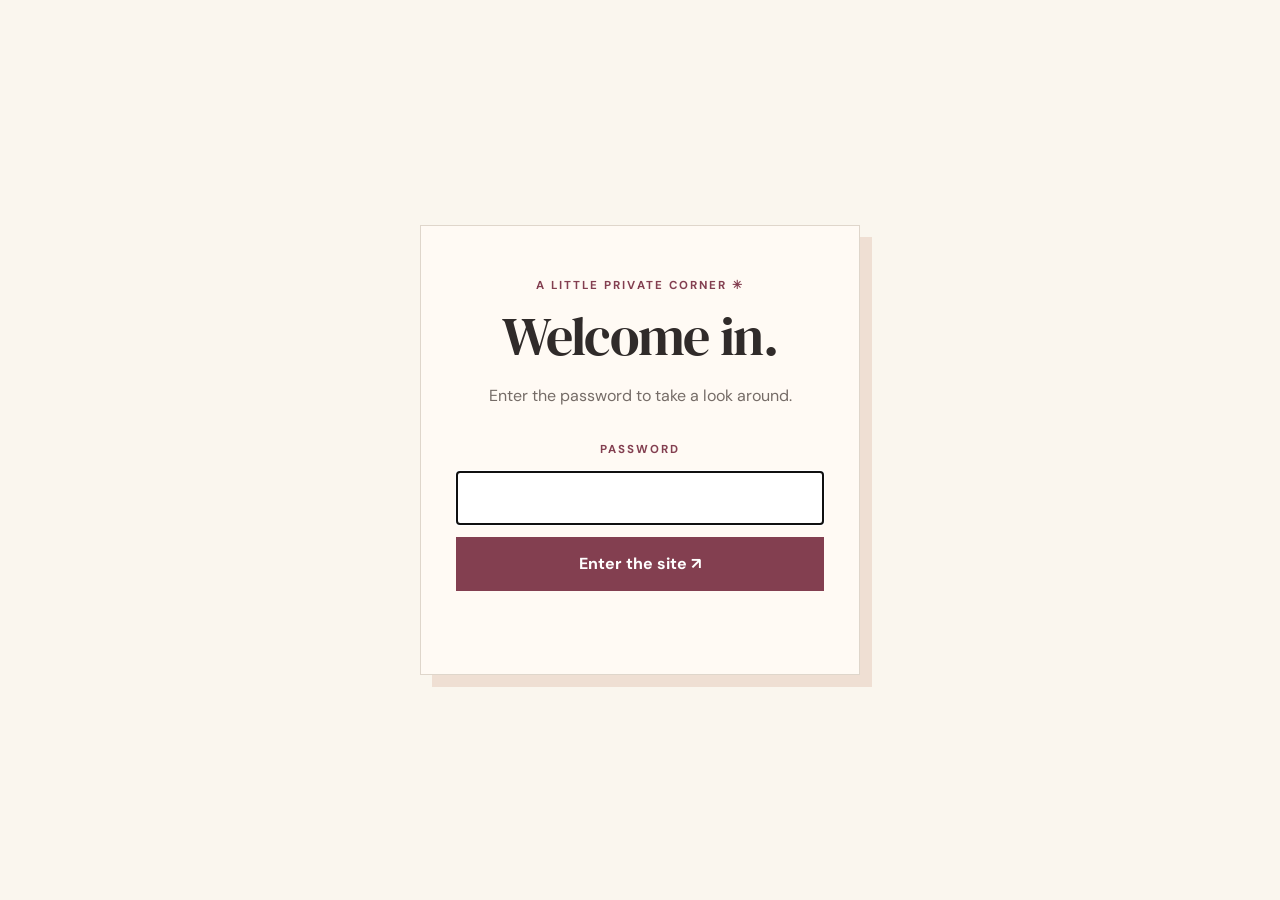
==== pages/about.html @ 53e5d0ff "init" ====
<!doctype html>
<html lang="en" data-root="../">

<head>
    <meta charset="utf-8">
    <meta name="viewport" content="width=device-width, initial-scale=1">
    <meta name="theme-color" content="#faf6ee">
    <title>About · Little Atelier</title>
    <link rel="stylesheet" href="../assets/css/style.css">
</head>

<body data-page="about">
    <div id="gate" class="gate">
        <div class="gate-card">
            <div class="eyebrow">A little private corner ✳</div>
            <h1>Welcome in.</h1>
            <p>Enter the password to take a look around.</p>
            <form id="password-form"><label for="password" class="eyebrow">Password</label><input id="password"
                    type="password" autocomplete="current-password" required autofocus><button class="btn"
                    type="submit">Enter the site ↗</button>
                <div id="error" class="error" role="alert"></div>
            </form>
        </div>
    </div>
    <div id="site-shell" class="hidden">
        <div id="header"></div>
        <main id="main"></main>
        <div id="footer"></div>
    </div>
    <script src="../assets/js/config.js"></script>
    <script src="../assets/js/content.js"></script>
    <script src="../assets/js/app.js"></script>
</body>

</html>
---- assets/css/style.css ----
@import url('https://fonts.googleapis.com/css2?family=DM+Sans:wght@400;500;600;700&family=DM+Serif+Display:ital@0;1&display=swap');
:root{--paper:#faf6ee;--ink:#302b2a;--wine:#833f50;--peach:#efdfd3;--line:#dfd6cb;--muted:#756c67;--max:1060px}*{box-sizing:border-box}body{margin:0;background:var(--paper);color:var(--ink);font-family:'DM Sans',sans-serif;line-height:1.65}a{color:inherit}button,input{font:inherit}button{cursor:pointer}.site-header{max-width:var(--max);margin:auto;padding:28px 25px;display:flex;align-items:center;justify-content:space-between;gap:20px;border-bottom:1px solid var(--line)}.brand{font-family:'DM Serif Display',serif;font-size:1.65rem;text-decoration:none;letter-spacing:-.03em}.brand span{color:var(--wine)}.nav{display:flex;flex-wrap:wrap;gap:12px 26px}.nav a{text-decoration:none;font-size:.87rem;font-weight:600}.nav a:hover,.nav a[aria-current=page]{color:var(--wine)}main{max-width:var(--max);margin:0 auto;padding:65px 25px 110px}.intro{padding:55px 0 75px;position:relative;border-bottom:1px solid var(--line)}.eyebrow{text-transform:uppercase;letter-spacing:.18em;font-size:.72rem;font-weight:700;color:var(--wine)}h1,h2,h3{font-family:'DM Serif Display',serif;font-weight:400;line-height:1.1;letter-spacing:-.025em}h1{font-size:clamp(3.3rem,8vw,6.6rem);max-width:850px;margin:18px 0}h2{font-size:clamp(2.1rem,5vw,3.5rem);margin:12px 0 20px}h3{font-size:1.6rem}.intro p{font-size:1.13rem;max-width:650px;color:var(--muted)}.sparkle{position:absolute;right:5%;top:45px;color:var(--wine);font-size:4rem;transform:rotate(-12deg)}.content-section{padding:66px 0;border-bottom:1px solid var(--line)}.section-body{max-width:730px;color:var(--muted)}.section-body p{margin:0 0 1em}.section-body a{color:var(--wine)}.feature{background:var(--peach);border-radius:4px;padding:35px;margin-top:25px}.cards{display:grid;grid-template-columns:repeat(auto-fit,minmax(220px,1fr));gap:16px;margin-top:26px}.mini-card{border:1px solid var(--line);background:#fffaf4;padding:25px;border-radius:4px}.mini-card h3{margin:0 0 10px}.mini-card p{color:var(--muted);margin:0}.site-footer{max-width:var(--max);margin:0 auto;padding:25px;border-top:1px solid var(--line);color:var(--muted);font-size:.8rem}.home-empty{min-height:55vh}.gate{position:fixed;inset:0;z-index:100;background:var(--paper);display:flex;align-items:center;justify-content:center;padding:20px}.gate-card{width:min(100%,440px);text-align:center;border:1px solid var(--line);background:#fffaf4;padding:50px 35px;box-shadow:12px 12px 0 var(--peach)}.gate-card h1{font-size:3.4rem;margin:12px 0}.gate-card p{color:var(--muted)}.gate-card form{display:grid;gap:12px;margin-top:30px}.gate-card input{width:100%;padding:13px 15px;border:1px solid var(--line);background:white;border-radius:2px}.btn{border:0;background:var(--wine);color:white;padding:14px 18px;font-weight:700}.btn:hover{filter:brightness(.9)}.error{min-height:1.5em;color:#a12f36;font-size:.85rem}.hidden{display:none!important}.logout{border:0;background:none;color:var(--muted);font-size:.78rem;text-decoration:underline;padding:0}@media(max-width:650px){.site-header{align-items:flex-start;flex-direction:column;padding-top:20px}.nav{gap:10px 18px}.sparkle{right:0;top:0;font-size:2.5rem}.intro{padding:45px 0 55px}.content-section{padding:45px 0}.gate-card{padding:35px 20px}}
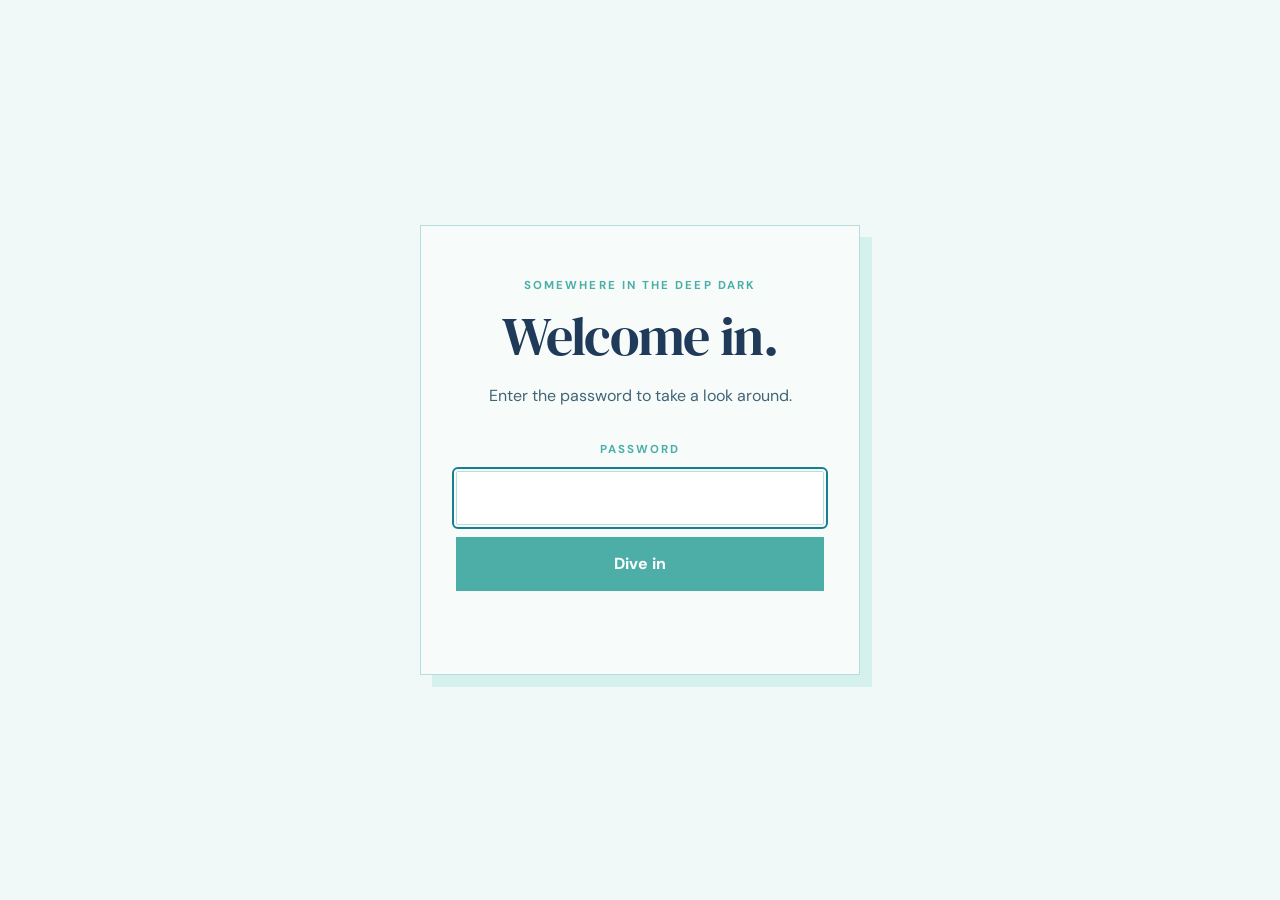
==== commit ee140c84: "update" ====
--- a/pages/about.html
+++ b/pages/about.html
@@ -12,12 +12,12 @@
 <body data-page="about">
     <div id="gate" class="gate">
         <div class="gate-card">
-            <div class="eyebrow">A little private corner ✳</div>
+            <div class="eyebrow">Somewhere in the Deep Dark</div>
             <h1>Welcome in.</h1>
             <p>Enter the password to take a look around.</p>
             <form id="password-form"><label for="password" class="eyebrow">Password</label><input id="password"
                     type="password" autocomplete="current-password" required autofocus><button class="btn"
-                    type="submit">Enter the site ↗</button>
+                    type="submit">Dive in</button>
                 <div id="error" class="error" role="alert"></div>
             </form>
         </div>
--- a/assets/css/style.css
+++ b/assets/css/style.css
@@ -1,2 +1,770 @@
 @import url('https://fonts.googleapis.com/css2?family=DM+Sans:wght@400;500;600;700&family=DM+Serif+Display:ital@0;1&display=swap');
-:root{--paper:#faf6ee;--ink:#302b2a;--wine:#833f50;--peach:#efdfd3;--line:#dfd6cb;--muted:#756c67;--max:1060px}*{box-sizing:border-box}body{margin:0;background:var(--paper);color:var(--ink);font-family:'DM Sans',sans-serif;line-height:1.65}a{color:inherit}button,input{font:inherit}button{cursor:pointer}.site-header{max-width:var(--max);margin:auto;padding:28px 25px;display:flex;align-items:center;justify-content:space-between;gap:20px;border-bottom:1px solid var(--line)}.brand{font-family:'DM Serif Display',serif;font-size:1.65rem;text-decoration:none;letter-spacing:-.03em}.brand span{color:var(--wine)}.nav{display:flex;flex-wrap:wrap;gap:12px 26px}.nav a{text-decoration:none;font-size:.87rem;font-weight:600}.nav a:hover,.nav a[aria-current=page]{color:var(--wine)}main{max-width:var(--max);margin:0 auto;padding:65px 25px 110px}.intro{padding:55px 0 75px;position:relative;border-bottom:1px solid var(--line)}.eyebrow{text-transform:uppercase;letter-spacing:.18em;font-size:.72rem;font-weight:700;color:var(--wine)}h1,h2,h3{font-family:'DM Serif Display',serif;font-weight:400;line-height:1.1;letter-spacing:-.025em}h1{font-size:clamp(3.3rem,8vw,6.6rem);max-width:850px;margin:18px 0}h2{font-size:clamp(2.1rem,5vw,3.5rem);margin:12px 0 20px}h3{font-size:1.6rem}.intro p{font-size:1.13rem;max-width:650px;color:var(--muted)}.sparkle{position:absolute;right:5%;top:45px;color:var(--wine);font-size:4rem;transform:rotate(-12deg)}.content-section{padding:66px 0;border-bottom:1px solid var(--line)}.section-body{max-width:730px;color:var(--muted)}.section-body p{margin:0 0 1em}.section-body a{color:var(--wine)}.feature{background:var(--peach);border-radius:4px;padding:35px;margin-top:25px}.cards{display:grid;grid-template-columns:repeat(auto-fit,minmax(220px,1fr));gap:16px;margin-top:26px}.mini-card{border:1px solid var(--line);background:#fffaf4;padding:25px;border-radius:4px}.mini-card h3{margin:0 0 10px}.mini-card p{color:var(--muted);margin:0}.site-footer{max-width:var(--max);margin:0 auto;padding:25px;border-top:1px solid var(--line);color:var(--muted);font-size:.8rem}.home-empty{min-height:55vh}.gate{position:fixed;inset:0;z-index:100;background:var(--paper);display:flex;align-items:center;justify-content:center;padding:20px}.gate-card{width:min(100%,440px);text-align:center;border:1px solid var(--line);background:#fffaf4;padding:50px 35px;box-shadow:12px 12px 0 var(--peach)}.gate-card h1{font-size:3.4rem;margin:12px 0}.gate-card p{color:var(--muted)}.gate-card form{display:grid;gap:12px;margin-top:30px}.gate-card input{width:100%;padding:13px 15px;border:1px solid var(--line);background:white;border-radius:2px}.btn{border:0;background:var(--wine);color:white;padding:14px 18px;font-weight:700}.btn:hover{filter:brightness(.9)}.error{min-height:1.5em;color:#a12f36;font-size:.85rem}.hidden{display:none!important}.logout{border:0;background:none;color:var(--muted);font-size:.78rem;text-decoration:underline;padding:0}@media(max-width:650px){.site-header{align-items:flex-start;flex-direction:column;padding-top:20px}.nav{gap:10px 18px}.sparkle{right:0;top:0;font-size:2.5rem}.intro{padding:45px 0 55px}.content-section{padding:45px 0}.gate-card{padding:35px 20px}}
+
+/* ==========================================================
+   01. DESIGN TOKENS
+   ========================================================== */
+:root {
+    /* Base ocean palette */
+    --sea-mist: #F1F9F8;
+    --ocean-deep: #203B59;
+    --tidal-blue: #177F91;
+    --shallow-water: #D4F1ED;
+    --sea-glass: #59BDB7;
+    --ocean-slate: #426477;
+
+    /* Surfaces and details */
+    --surface-light: #F7FCFB;
+    --surface-white: #FFFFFF;
+    --border-blue: #B7DDDD;
+    --sunlit-water: #E4F8F5;
+    --deep-water-haze: #EAF5F4;
+    --error-red: #A12F36;
+    --button-text: #FFFFFF;
+
+    /* Underwater illustration accents */
+    --water-glow: #43DCD8;
+    --lagoon-turquoise: #23B6B1;
+    --shark-shadow: #354D72;
+    --underwater-violet: #625B83;
+
+    /* Editorial accent */
+    --editorial-highlight: #4DAEA8;
+
+    /* Semantic colors */
+    --paper: var(--sea-mist);
+    --ink: var(--ocean-deep);
+    --accent: var(--tidal-blue);
+    --feature-background: var(--shallow-water);
+    --line: var(--border-blue);
+    --muted: var(--ocean-slate);
+    --card-background: var(--surface-light);
+    --gate-background: var(--sea-mist);
+    --input-background: var(--surface-white);
+    --input-text: var(--ocean-deep);
+    --focus-color: var(--tidal-blue);
+    --error-color: var(--error-red);
+    --shadow-color: var(--shallow-water);
+    --gradient-highlight: var(--sunlit-water);
+    --gradient-middle: var(--sea-mist);
+    --gradient-base: var(--deep-water-haze);
+
+    /* Layout */
+    --max: 1060px;
+    --reading-width: 730px;
+}
+
+/* ==========================================================
+   02. GLOBAL BASE
+   ========================================================== */
+* {
+    box-sizing: border-box;
+}
+
+body {
+    margin: 0;
+    background-color: var(--paper);
+    background-image:
+        radial-gradient(
+            ellipse at 85% 5%,
+            rgba(67, 220, 216, 0.12) 0%,
+            transparent 45%
+        ),
+        radial-gradient(
+            ellipse at 10% 75%,
+            rgba(35, 182, 177, 0.06) 0%,
+            transparent 50%
+        ),
+        linear-gradient(
+            90deg,
+            #FFFFFF 0%,
+            #FFFFFF 45%,
+            #F7FCFB 65%,
+            var(--sea-mist) 80%,
+            var(--deep-water-haze) 100%
+        );
+    color: var(--ink);
+    font-family: 'DM Sans', sans-serif;
+    line-height: 1.65;
+}
+
+a {
+    color: inherit;
+}
+
+button,
+input {
+    font: inherit;
+}
+
+button {
+    cursor: pointer;
+}
+
+.hidden {
+    display: none !important;
+}
+
+/* ==========================================================
+   03. TYPOGRAPHY AND INLINE FORMATTING
+   ========================================================== */
+h1,
+h2,
+h3 {
+    font-family: 'DM Serif Display', serif;
+    font-weight: 400;
+    line-height: 1.1;
+    letter-spacing: -.025em;
+}
+
+h1 {
+    font-size: clamp(3.3rem, 8vw, 6.6rem);
+    max-width: 850px;
+    margin: 18px 0;
+}
+
+h2 {
+    font-size: clamp(2.1rem, 5vw, 3.5rem);
+    margin: 12px 0 20px;
+}
+
+h3 {
+    font-size: 1.6rem;
+}
+
+.eyebrow {
+    text-transform: uppercase;
+    letter-spacing: .18em;
+    font-size: .72rem;
+    font-weight: 700;
+    color: var(--editorial-highlight);
+}
+
+.text-accent {
+    color: var(--editorial-highlight);
+    font-weight: 600;
+}
+
+.text-cursive {
+    font-family: 'DM Serif Display', serif;
+    font-style: italic;
+}
+
+.text-underline {
+    text-decoration: underline;
+    text-decoration-color: var(--sea-glass);
+    text-decoration-thickness: 2px;
+    text-underline-offset: 4px;
+}
+
+strong {
+    font-weight: 700;
+}
+
+del {
+    opacity: 0.65;
+}
+
+/* ==========================================================
+   04. HEADER AND NAVIGATION
+   ========================================================== */
+.site-header {
+    max-width: var(--max);
+    margin: 0 auto;
+    padding: 24px 25px;
+    display: flex;
+    align-items: center;
+    justify-content: space-between;
+    gap: 32px;
+    border-bottom: 1px solid var(--line);
+}
+
+.brand {
+    font-family: 'DM Serif Display', serif;
+    font-size: 1.65rem;
+    letter-spacing: -.03em;
+    line-height: 1.2;
+    text-decoration: none;
+    white-space: nowrap;
+    color: var(--ink);
+}
+
+.brand span {
+    color: var(--editorial-highlight);
+}
+
+.nav {
+    display: flex;
+    align-items: center;
+    justify-content: flex-end;
+    flex-wrap: nowrap;
+    gap: 26px;
+}
+
+.nav a {
+    display: inline-flex;
+    align-items: center;
+    font-family: 'DM Sans', sans-serif;
+    font-size: .87rem;
+    font-weight: 600;
+    line-height: 1.4;
+    color: var(--ink);
+    text-decoration: none;
+    white-space: nowrap;
+    transition: color .2s ease;
+}
+
+.nav a:hover,
+.nav a[aria-current="page"] {
+    color: var(--editorial-highlight);
+}
+
+.issue-picker {
+    appearance: none;
+    -webkit-appearance: none;
+    font-family: 'DM Sans', sans-serif;
+    font-size: .87rem;
+    font-weight: 600;
+    line-height: 1.4;
+    color: var(--ink);
+    background-color: transparent;
+    border: 1px solid var(--line);
+    border-radius: 4px;
+    padding: 10px 34px 10px 14px;
+    cursor: pointer;
+    min-height: 42px;
+    background-image:
+        linear-gradient(45deg, transparent 50%, var(--ink) 50%),
+        linear-gradient(135deg, var(--ink) 50%, transparent 50%);
+    background-position:
+        calc(100% - 17px) 50%,
+        calc(100% - 12px) 50%;
+    background-size: 5px 5px;
+    background-repeat: no-repeat;
+    transition: border-color .2s ease, color .2s ease;
+}
+
+.issue-picker:hover {
+    border-color: var(--editorial-highlight);
+    color: var(--editorial-highlight);
+}
+
+.issue-picker:focus-visible {
+    outline: 2px solid var(--editorial-highlight);
+    outline-offset: 3px;
+}
+
+.nav-divider {
+    width: 1px;
+    height: 22px;
+    background: var(--line);
+    flex-shrink: 0;
+}
+
+.logout {
+    display: inline-flex;
+    align-items: center;
+    justify-content: center;
+    width: 38px;
+    height: 38px;
+    padding: 0;
+    border: 1px solid transparent;
+    border-radius: 50%;
+    background: transparent;
+    color: var(--muted);
+    font-family: 'DM Sans', sans-serif;
+    font-size: .8rem;
+    font-weight: 500;
+    line-height: 1.4;
+    text-decoration: none;
+    white-space: nowrap;
+    cursor: pointer;
+    transition: color .2s ease, background-color .2s ease, border-color .2s ease;
+}
+
+.lock-icon {
+    width: 21px;
+    height: 21px;
+    display: block;
+    transition: transform .2s ease;
+}
+
+.logout:hover {
+    color: var(--editorial-highlight);
+    background: var(--shallow-water);
+    border-color: var(--line);
+    text-decoration: underline;
+}
+
+.logout:hover .lock-icon {
+    transform: scale(1.08);
+}
+
+.logout:focus-visible {
+    outline: 2px solid var(--editorial-highlight);
+    outline-offset: 3px;
+}
+
+/* ==========================================================
+   05. NEWSLETTER LAYOUT AND SECTIONS
+   ========================================================== */
+main {
+    max-width: var(--max);
+    margin: 0 auto;
+    padding: 65px 25px 110px;
+}
+
+body:not([data-page="home"]) main {
+    max-width: calc(var(--reading-width) + 50px);
+}
+
+.intro {
+    padding: 55px 0 75px;
+    position: relative;
+    border-bottom: 1px solid var(--line);
+}
+
+.intro,
+.content-section,
+.intro p,
+.section-body {
+    width: 100%;
+    max-width: 100%;
+}
+
+.intro h1 {
+    max-width: 100%;
+    font-size: clamp(2.8rem, 6vw, 5rem);
+}
+
+.intro p {
+    font-size: 1.13rem;
+    color: var(--muted);
+}
+
+.content-section {
+    padding: 66px 0;
+    border-bottom: 1px solid var(--line);
+}
+
+.content-section h2 {
+    font-size: clamp(2rem, 4vw, 3rem);
+}
+
+.section-body {
+    color: var(--muted);
+}
+
+.section-body p {
+    margin: 0 0 1em;
+}
+
+.section-body a {
+    color: var(--editorial-highlight);
+}
+
+.feature {
+    background: var(--feature-background);
+    border-radius: 4px;
+    padding: 35px;
+    margin-top: 25px;
+}
+
+.cards {
+    display: grid;
+    grid-template-columns: repeat(auto-fit, minmax(220px, 1fr));
+    gap: 16px;
+    margin-top: 26px;
+}
+
+.mini-card {
+    border: 1px solid var(--line);
+    background: var(--card-background);
+    padding: 25px;
+    border-radius: 4px;
+}
+
+.mini-card h3 {
+    margin: 0 0 10px;
+}
+
+.mini-card p {
+    color: var(--muted);
+    margin: 0;
+}
+
+/* ==========================================================
+   06. SONG OF THE ISSUE / SPOTIFY EMBED
+   ========================================================== */
+.song-card-embed {
+    display: flex;
+    flex-direction: column;
+    align-items: stretch;
+    gap: 18px;
+    padding: 26px;
+    background: var(--shallow-water);
+    border: 1px solid var(--border-blue);
+    border-radius: 12px;
+}
+
+.song-card-embed .song-details {
+    width: 100%;
+}
+
+.song-card-embed .song-details h3 {
+    margin-bottom: 5px;
+}
+
+.spotify-player {
+    display: block;
+    width: 100%;
+    height: 152px;
+    border: 0;
+    border-radius: 12px;
+}
+
+/* Retained song styles for compatibility with other card variants. */
+.song-artwork {
+    flex: 0 0 100px;
+    width: 100px;
+    height: 100px;
+    display: flex;
+    align-items: center;
+    justify-content: center;
+    background: var(--ocean-deep);
+    border-radius: 8px;
+    color: var(--sea-glass);
+    font-size: 52px;
+    font-family: 'DM Serif Display', serif;
+}
+
+.song-details {
+    min-width: 0;
+}
+
+.song-label {
+    display: block;
+    margin-bottom: 9px;
+    color: var(--tidal-blue);
+    font-size: 10px;
+    font-weight: 700;
+    letter-spacing: 0.13em;
+}
+
+.song-details h3 {
+    margin: 0 0 4px;
+    font-family: 'DM Serif Display', serif;
+    font-size: clamp(23px, 3vw, 30px);
+    line-height: 1.2;
+    color: var(--ocean-deep);
+}
+
+.song-artist {
+    margin: 0;
+    color: var(--ocean-slate);
+    font-size: 15px;
+}
+
+.song-mood {
+    margin: 12px 0 0;
+    color: var(--ocean-slate);
+    font-size: 14px;
+    font-style: italic;
+}
+
+.song-description {
+    margin-top: 18px;
+}
+
+.song-button {
+    display: inline-flex;
+    align-items: center;
+    gap: 10px;
+    margin-top: 18px;
+    padding: 12px 20px;
+    background: var(--tidal-blue);
+    color: #FFFFFF;
+    border-radius: 999px;
+    text-decoration: none;
+    font-size: 14px;
+    font-weight: 600;
+    transition: background 0.2s ease, transform 0.2s ease;
+}
+
+.song-button:hover {
+    background: var(--ocean-deep);
+    transform: translateY(-2px);
+}
+
+/* ==========================================================
+   07. HOMEPAGE AND SHARK ILLUSTRATION
+   ========================================================== */
+.home-empty {
+    min-height: calc(100vh - 100px);
+    background-image: url('../images/pinterest_swimming_sharks.jpg');
+    background-size: cover;
+    background-position: center;
+    background-repeat: no-repeat;
+    border-radius: 6px;
+    display: flex;
+    align-items: center;
+    justify-content: center;
+    padding: 40px 24px;
+}
+
+body[data-page="home"] main {
+    max-width: none;
+    padding: 0;
+}
+
+body[data-page="home"] .home-empty {
+    min-height: calc(100vh - 100px);
+    border-radius: 0;
+}
+
+.home-welcome {
+    width: 100%;
+    max-width: 560px;
+    padding: 48px 42px;
+    background: rgba(241, 249, 248, 0.88);
+    backdrop-filter: blur(12px);
+    -webkit-backdrop-filter: blur(12px);
+    border: 1px solid rgba(255, 255, 255, 0.7);
+    border-radius: 12px;
+    box-shadow: 0 16px 55px rgba(32, 59, 89, 0.16);
+    text-align: center;
+}
+
+.home-welcome-eyebrow {
+    display: block;
+    margin-bottom: 18px;
+    font-size: 11px;
+    font-weight: 700;
+    letter-spacing: 0.18em;
+    text-transform: uppercase;
+    color: var(--tidal-blue);
+}
+
+.home-welcome h1 {
+    margin: 0 0 20px;
+    font-family: 'DM Serif Display', serif;
+    font-size: clamp(32px, 4vw, 48px);
+    line-height: 1.15;
+    color: var(--ocean-deep);
+}
+
+.home-welcome p {
+    margin: 0 auto 30px;
+    max-width: 440px;
+    font-size: 16px;
+    line-height: 1.8;
+    color: var(--ocean-slate);
+}
+
+.home-welcome-button {
+    display: inline-flex;
+    align-items: center;
+    justify-content: center;
+    gap: 12px;
+    padding: 14px 24px;
+    background: var(--tidal-blue);
+    color: #FFFFFF;
+    border-radius: 999px;
+    text-decoration: none;
+    font-size: 14px;
+    font-weight: 600;
+    transition: background 0.2s ease, transform 0.2s ease;
+}
+
+.home-welcome-button:hover {
+    background: var(--ocean-deep);
+    transform: translateY(-2px);
+}
+
+/* ==========================================================
+   08. PASSWORD GATE AND FORMS
+   ========================================================== */
+.gate {
+    position: fixed;
+    inset: 0;
+    z-index: 100;
+    background: var(--gate-background);
+    display: flex;
+    align-items: center;
+    justify-content: center;
+    padding: 20px;
+}
+
+.gate-card {
+    width: min(100%, 440px);
+    text-align: center;
+    border: 1px solid var(--line);
+    background: var(--card-background);
+    padding: 50px 35px;
+    box-shadow: 12px 12px 0 var(--shadow-color);
+}
+
+.gate-card h1 {
+    font-size: 3.4rem;
+    margin: 12px 0;
+}
+
+.gate-card p {
+    color: var(--muted);
+}
+
+.gate-card form {
+    display: grid;
+    gap: 12px;
+    margin-top: 30px;
+}
+
+.gate-card input {
+    width: 100%;
+    padding: 13px 15px;
+    border: 1px solid var(--line);
+    background: var(--input-background);
+    color: var(--input-text);
+    border-radius: 2px;
+}
+
+.gate-card input:focus {
+    outline: 2px solid var(--focus-color);
+    outline-offset: 2px;
+}
+
+.btn {
+    border: 0;
+    background: var(--editorial-highlight);
+    color: var(--button-text);
+    padding: 14px 18px;
+    font-weight: 700;
+}
+
+.btn:hover {
+    filter: brightness(.9);
+}
+
+.error {
+    min-height: 1.5em;
+    color: var(--error-color);
+    font-size: .85rem;
+}
+
+/* ==========================================================
+   09. FOOTER (CURRENTLY HIDDEN)
+   ========================================================== */
+.site-footer {
+    max-width: var(--max);
+    margin: 0 auto;
+    padding: 25px;
+    border-top: 1px solid var(--line);
+    color: var(--muted);
+    font-size: .8rem;
+    display: none;
+}
+
+body[data-page="home"] footer {
+    display: none;
+}
+
+/* ==========================================================
+   10. RESPONSIVE ADJUSTMENTS
+   ========================================================== */
+@media (max-width: 850px) {
+    .site-header {
+        flex-direction: column;
+        align-items: flex-start;
+        gap: 20px;
+        padding: 22px 25px;
+    }
+
+    .nav {
+        width: 100%;
+        justify-content: flex-start;
+        flex-wrap: wrap;
+        gap: 16px 22px;
+    }
+}
+
+@media (max-width: 650px) {
+    .site-header {
+        padding-top: 20px;
+    }
+
+    .nav {
+        gap: 10px 18px;
+    }
+
+    .sparkle {
+        right: 0;
+        top: 0;
+        font-size: 2.5rem;
+    }
+
+    .intro {
+        padding: 45px 0 55px;
+    }
+
+    .content-section {
+        padding: 45px 0;
+    }
+
+    .gate-card {
+        padding: 35px 20px;
+    }
+}
+
+@media (max-width: 600px) {
+    .song-card-embed {
+        padding: 18px;
+        gap: 14px;
+    }
+
+    .song-card {
+        gap: 16px;
+        padding: 18px;
+    }
+
+    .song-artwork {
+        flex-basis: 72px;
+        width: 72px;
+        height: 72px;
+        font-size: 38px;
+    }
+
+    .song-label {
+        font-size: 9px;
+    }
+
+    .home-empty {
+        padding: 24px 16px;
+    }
+
+    .home-welcome {
+        padding: 36px 24px;
+    }
+
+    .home-welcome p {
+        font-size: 15px;
+    }
+}
+
+@media (max-width: 480px) {
+    .brand {
+        font-size: 1.5rem;
+        white-space: normal;
+    }
+
+    .nav {
+        gap: 14px 18px;
+    }
+
+    .issue-picker {
+        padding: 8px 30px 8px 12px;
+        min-height: 38px;
+    }
+
+    .nav-divider {
+        display: none;
+    }
+}
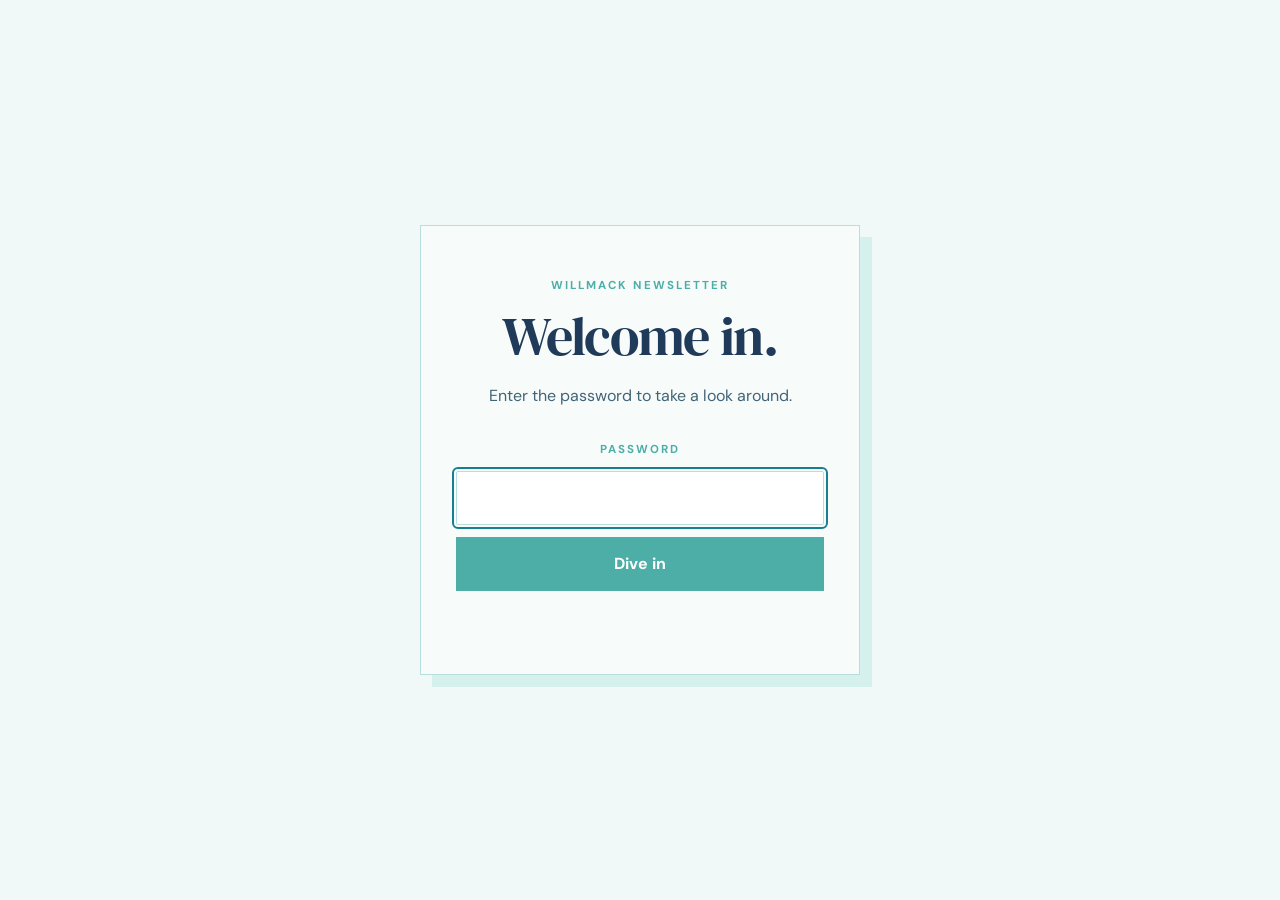
==== commit 229d9483: "update" ====
--- a/pages/about.html
+++ b/pages/about.html
@@ -5,14 +5,15 @@
     <meta charset="utf-8">
     <meta name="viewport" content="width=device-width, initial-scale=1">
     <meta name="theme-color" content="#faf6ee">
-    <title>About · Little Atelier</title>
+    <title>WillMack Newsletter</title>
+    <link rel="icon" href="data:image/svg+xml,%3Csvg xmlns='http://www.w3.org/2000/svg' viewBox='0 0 100 100'%3E%3Ctext y='.9em' font-size='90'%3E🦈%3C/text%3E%3C/svg%3E">
     <link rel="stylesheet" href="../assets/css/style.css">
 </head>
 
 <body data-page="about">
     <div id="gate" class="gate">
         <div class="gate-card">
-            <div class="eyebrow">Somewhere in the Deep Dark</div>
+            <div class="eyebrow">WillMack Newsletter</div>
             <h1>Welcome in.</h1>
             <p>Enter the password to take a look around.</p>
             <form id="password-form"><label for="password" class="eyebrow">Password</label><input id="password"
--- a/assets/css/style.css
+++ b/assets/css/style.css
@@ -1,4 +1,5 @@
 @import url('https://fonts.googleapis.com/css2?family=DM+Sans:wght@400;500;600;700&family=DM+Serif+Display:ital@0;1&display=swap');
+@import url('https://fonts.googleapis.com/css2?family=Caveat:wght@400;500;600;700&display=swap');
 
 /* ==========================================================
    01. DESIGN TOKENS
@@ -164,6 +165,24 @@
     opacity: 0.65;
 }
 
+
+
+/* Handwritten signature in regular text sections */
+
+.handwritten-signature {
+    display: inline-block;
+
+    font-family: 'Caveat', cursive;
+    font-size: 2.4rem;
+    font-weight: 700;
+    line-height: 1.3;
+
+    color: var(--tidal-blue);
+
+    transform: rotate(-2deg);
+}
+
+
 /* ==========================================================
    04. HEADER AND NAVIGATION
    ========================================================== */
@@ -392,6 +411,781 @@
     margin: 0;
 }
 
+
+
+/* ==========================================
+   BOOK EXCERPTS
+   ========================================== */
+
+
+.excerpt-card {
+    margin-top: 26px;
+    padding: 32px 36px;
+
+    /* Almost-white notebook paper */
+    background-color: #FFFFFF;
+
+    /* Very faint horizontal notebook lines */
+    background-image: repeating-linear-gradient(
+        to bottom,
+        transparent 0px,
+        transparent 31px,
+        rgba(89, 189, 183, 0.10) 32px,
+        transparent 33px
+    );
+
+    border: 1px solid rgba(183, 221, 221, 0.65);
+    border-radius: 8px;
+}
+
+
+/* Excerpt text — same typography as regular paragraphs */
+
+.excerpt-text {
+    padding-left: 24px;
+    border-left: 3px solid var(--sea-glass);
+
+    font-family: 'DM Sans', sans-serif;
+    font-size: 1rem;
+    font-weight: 400;
+    font-style: normal;
+    line-height: 1.65;
+
+    color: var(--muted);
+}
+
+.excerpt-text p {
+    margin: 0 0 1em;
+    font-weight: 400;
+    font-style: normal;
+}
+
+.excerpt-text p:last-child {
+    margin-bottom: 0;
+}
+
+/* Book attribution */
+
+
+.excerpt-source {
+    display: flex;
+    flex-direction: column;
+    gap: 3px;
+
+    margin-bottom: 28px;
+    padding-bottom: 18px;
+
+    border-bottom: 1px solid var(--border-blue);
+
+    font-family: 'DM Sans', sans-serif;
+}
+
+
+.excerpt-book {
+    color: var(--ocean-deep);
+    font-size: 15px;
+    font-weight: 700;
+}
+
+.excerpt-author {
+    color: var(--ocean-slate);
+    font-size: 13px;
+}
+
+.excerpt-location {
+    color: var(--tidal-blue);
+    font-size: 12px;
+    font-style: italic;
+}
+
+/* Mobile */
+
+@media (max-width: 600px) {
+    .excerpt-card {
+        padding: 22px 18px;
+    }
+
+    .excerpt-text {
+        padding-left: 16px;
+    }
+}
+
+
+
+/* ==========================================
+   BOOK RECOMMENDATIONS
+   ========================================== */
+
+.book-list {
+    display: flex;
+    flex-direction: column;
+    gap: 24px;
+    margin-top: 28px;
+}
+
+/* Individual recommendation */
+
+
+
+
+/* ==========================================
+   BOOK CARDS — LITTLE HARDCOVERS
+   ========================================== */
+
+
+/* ==========================================
+   BOOK CARDS — HARDCOVER EDITION
+   ========================================== */
+
+.book-list {
+    display: flex;
+    flex-direction: column;
+    gap: 36px;
+    margin-top: 28px;
+
+    /* Space for the book spines and page edges */
+    padding: 6px 14px 16px 12px;
+}
+
+/* The book itself */
+
+.book-card {
+    position: relative;
+    isolation: isolate;
+
+    padding: 40px 42px 40px 52px;
+
+    /* Warm, subtly illuminated book cover */
+    background:
+        radial-gradient(
+            ellipse at 100% 0%,
+            rgba(89, 189, 183, 0.13),
+            transparent 58%
+        ),
+        linear-gradient(
+            135deg,
+            #FFFFFF 0%,
+            #FFFEFA 65%,
+            #F6FAF7 100%
+        );
+
+    /* Thick hardcover spine */
+    border: 1px solid #A9CECE;
+    border-left: 15px solid #438F96;
+    border-radius: 7px 13px 13px 7px;
+
+    /* Cover depth + layered page edges */
+    box-shadow:
+        inset 7px 0 10px -8px rgba(32, 59, 89, 0.40),
+
+        /* Cream-colored pages */
+        3px 3px 0 -1px #FFFDF5,
+        5px 5px 0 -1px #E5E3D9,
+        7px 7px 0 -1px #FFFDF5,
+        9px 9px 0 -1px #D6DDD7,
+
+        /* Shadow on the desk */
+        10px 16px 28px rgba(32, 59, 89, 0.12);
+
+    transition:
+        transform 0.3s ease,
+        box-shadow 0.3s ease;
+}
+
+/* Spine groove + decorative binding bands */
+
+
+/* ==========================================
+   TURQUOISE SPINE + WRAPAROUND METAL RINGS
+   ========================================== */
+
+.book-card {
+    overflow: visible;
+}
+
+
+/* ==========================================
+   REALISTIC METAL RING BINDING
+   ========================================== */
+
+.book-card::before {
+    content: "";
+    position: absolute;
+
+    top: 0;
+    bottom: 0;
+
+    /* Rings protrude beyond the book's edge */
+    left: -23px;
+    width: 36px;
+
+    pointer-events: none;
+    z-index: 2;
+
+    background:
+        /*
+         * Rounded wire loops.
+         * The elliptical highlights give the rings
+         * a curved, three-dimensional appearance.
+         */
+        radial-gradient(
+            ellipse 9px 9px at 8px 32px,
+            transparent 45%,
+            #607F8D 50%,
+            #EAF4F6 64%,
+            #FFFFFF 73%,
+            transparent 80%
+        ) left top / 36px 64px repeat-y,
+
+        /* Bright metallic upper highlight */
+        repeating-linear-gradient(
+            to bottom,
+            transparent 0px,
+            transparent 27px,
+            #FFFFFF 28px,
+            #DDE9EC 29px,
+            #819EAB 31px,
+            #F8FCFD 33px,
+            #607F8D 35px,
+            transparent 37px,
+            transparent 64px
+        ) left top / 36px 100% no-repeat,
+
+        /* Small shadows beneath each ring */
+        repeating-linear-gradient(
+            to bottom,
+            transparent 0px,
+            transparent 36px,
+            rgba(32, 59, 89, 0.20) 38px,
+            transparent 41px,
+            transparent 64px
+        ) 8px top / 15px 100% no-repeat,
+
+        /* Original turquoise spine */
+        linear-gradient(
+            to right,
+            #2E727D 0%,
+            #438F96 35%,
+            #65AEB0 65%,
+            #327A84 100%
+        ) 8px top / 15px 100% no-repeat;
+}
+
+
+
+/* Embossed border on the front cover */
+
+.book-card::after {
+    content: "";
+    position: absolute;
+
+    inset: 13px 13px 13px 18px;
+
+    border: 1px solid rgba(67, 143, 150, 0.24);
+    border-radius: 3px 8px 8px 3px;
+
+    box-shadow:
+        inset 0 0 0 4px rgba(255, 255, 255, 0.35),
+        0 0 0 3px rgba(67, 143, 150, 0.05);
+
+    pointer-events: none;
+}
+
+/* Lift the book from the shelf */
+
+.book-card:hover {
+    transform: translateY(-5px) rotate(-0.4deg);
+
+    box-shadow:
+        inset 7px 0 10px -8px rgba(32, 59, 89, 0.40),
+
+        4px 5px 0 -1px #FFFDF5,
+        7px 7px 0 -1px #E5E3D9,
+        10px 10px 0 -1px #FFFDF5,
+        13px 13px 0 -1px #D6DDD7,
+
+        16px 24px 38px rgba(32, 59, 89, 0.17);
+}
+
+/* Make sure all content sits above the cover detailing */
+
+.book-card > * {
+    position: relative;
+    z-index: 1;
+}
+
+/* Mobile adjustments */
+
+@media (max-width: 600px) {
+    .book-list {
+        gap: 30px;
+        padding: 4px 12px 14px 6px;
+    }
+
+    .book-card {
+        padding: 30px 24px 30px 30px;
+        border-left-width: 11px;
+    }
+
+    .book-card::before {
+        left: -11px;
+        width: 11px;
+    }
+
+    .book-card::after {
+        inset: 9px 9px 9px 12px;
+    }
+}
+
+/* Respect reduced-motion preferences */
+
+@media (prefers-reduced-motion: reduce) {
+    .book-card {
+        transition: none;
+    }
+
+    .book-card:hover {
+        transform: none;
+    }
+}
+
+
+
+
+/* Title, author and rating */
+
+.book-header {
+    display: flex;
+    align-items: flex-start;
+    justify-content: space-between;
+    gap: 24px;
+}
+
+.book-heading {
+    flex: 1;
+    min-width: 0;
+}
+
+.book-heading h3 {
+    margin: 0 0 6px;
+
+    font-family: 'DM Serif Display', serif;
+    font-size: clamp(1.5rem, 3vw, 2rem);
+    line-height: 1.2;
+
+    color: var(--ocean-deep);
+}
+
+.book-author {
+    color: var(--ocean-slate);
+    font-size: 14px;
+}
+
+
+/* AO3-style content rating */
+
+.book-rating {
+    display: flex;
+    align-items: flex-start;
+    flex-shrink: 0;
+}
+
+.book-rating-badge {
+    display: inline-flex;
+    align-items: center;
+    justify-content: center;
+
+    min-width: 36px;
+    height: 36px;
+    padding: 0 10px;
+
+    background: var(--sunlit-water);
+    border: 1px solid var(--border-blue);
+    border-radius: 6px;
+
+    color: var(--tidal-blue);
+    font-family: 'DM Sans', sans-serif;
+    font-size: 14px;
+    font-weight: 700;
+}
+
+
+/* Summary */
+
+.book-summary {
+    margin-top: 22px;
+
+    color: var(--muted);
+    font-size: 1rem;
+    line-height: 1.65;
+}
+
+.book-summary p {
+    margin: 0 0 1em;
+}
+
+.book-summary p:last-child {
+    margin-bottom: 0;
+}
+
+/* Tags */
+
+.book-tags {
+    display: flex;
+    flex-wrap: wrap;
+    gap: 8px;
+
+    margin-top: 22px;
+}
+
+.book-tag {
+    display: inline-block;
+    padding: 5px 12px;
+
+    background: var(--sunlit-water);
+    border-radius: 999px;
+
+    color: var(--tidal-blue);
+    font-size: 12px;
+    font-weight: 600;
+}
+
+
+/* Actual archive warnings — muted red */
+
+.book-tag-warning {
+    background: #F8E6E5;
+    border: 1px solid #E8B8B5;
+    color: #A34B4B;
+}
+
+/* No warnings / creator chose not to warn — white */
+
+.book-tag-warning-neutral {
+    background: #FFFFFF;
+    border: 1px solid var(--border-blue);
+    color: var(--ocean-slate);
+}
+
+
+/* Word count */
+
+.book-wordcount {
+    margin-top: 22px;
+
+    color: var(--muted);
+    font-size: 13px;
+}
+
+.book-meta-label {
+    margin-right: 10px;
+
+    color: var(--ink);
+    font-weight: 700;
+}
+
+/* Content warnings */
+
+.book-warnings {
+    margin-top: 22px;
+    padding: 16px 18px;
+
+    background: rgba(212, 241, 237, 0.35);
+    border-left: 3px solid var(--sea-glass);
+    border-radius: 3px;
+}
+
+.book-warnings strong {
+    display: block;
+    margin-bottom: 5px;
+
+    color: var(--ocean-deep);
+    font-size: 12px;
+    font-weight: 700;
+}
+
+.book-warnings p {
+    margin: 0;
+
+    color: var(--muted);
+    font-size: 13px;
+    line-height: 1.6;
+}
+
+/* EPUB download button */
+
+.book-download {
+    display: inline-flex;
+    align-items: center;
+    justify-content: center;
+    gap: 12px;
+
+    margin-top: 26px;
+    padding: 12px 20px;
+
+    background: var(--tidal-blue);
+    border-radius: 999px;
+
+    color: var(--button-text);
+    text-decoration: none;
+    font-size: 14px;
+    font-weight: 600;
+
+    transition:
+        background 0.2s ease,
+        transform 0.2s ease;
+}
+
+.book-download:hover {
+    background: var(--ocean-deep);
+    transform: translateY(-2px);
+}
+
+.book-download:focus-visible {
+    outline: 2px solid var(--editorial-highlight);
+    outline-offset: 4px;
+}
+
+/* Mobile */
+
+@media (max-width: 600px) {
+    .book-card {
+        padding: 24px 20px;
+    }
+
+    .book-header {
+        flex-direction: column;
+        gap: 12px;
+    }
+
+    .book-rating {
+        align-items: flex-start;
+    }
+
+    .book-download {
+        width: 100%;
+    }
+}
+
+
+
+/* ==========================================
+   HANDWRITTEN NOTE PAPER
+   ========================================== */
+
+.notes-paper {
+    position: relative;
+    isolation: isolate;
+
+    margin: 34px 8px 18px 4px;
+    padding: 38px 48px 36px 70px;
+
+    background-color: #FFFEFA;
+
+    /* Faint ruled notebook paper */
+    background-image:
+        repeating-linear-gradient(
+            to bottom,
+            transparent 0px,
+            transparent 35px,
+            rgba(89, 189, 183, 0.16) 36px,
+            transparent 37px
+        );
+
+    border: 1px solid #DCE7E3;
+    border-radius: 2px;
+
+    box-shadow:
+        3px 4px 0 #F1F5EF,
+        5px 7px 0 #DCE7E3,
+        9px 14px 26px rgba(32, 59, 89, 0.09);
+
+    transform: rotate(-0.6deg);
+}
+
+/* Notebook's vertical margin line */
+
+.notes-paper::before {
+    content: "";
+    position: absolute;
+
+    top: 0;
+    bottom: 0;
+    left: 47px;
+
+    width: 1px;
+    background: rgba(201, 119, 124, 0.35);
+
+    pointer-events: none;
+}
+
+/* Little punched holes along the left */
+
+.notes-paper::after {
+    content: "";
+    position: absolute;
+
+    top: 28px;
+    bottom: 28px;
+    left: 13px;
+    width: 14px;
+
+    background:
+        radial-gradient(
+            circle,
+            #EAF5F4 0 4px,
+            #D5DFDA 4.5px,
+            transparent 5.5px
+        ) center top / 14px 78px repeat-y;
+
+    pointer-events: none;
+}
+
+/* Small heading written on the page */
+
+.notes-label {
+    margin-bottom: 22px;
+
+    font-family: 'DM Sans', sans-serif;
+    font-size: 10px;
+    font-weight: 700;
+    letter-spacing: 0.16em;
+    text-transform: uppercase;
+
+    color: var(--tidal-blue);
+}
+
+/* Handwritten text */
+
+.notes-content {
+    position: relative;
+    z-index: 1;
+
+    font-family: 'Caveat', cursive;
+    font-size: clamp(1.55rem, 3vw, 1.9rem);
+    font-weight: 500;
+    line-height: 1.4;
+
+    color: #294A62;
+}
+
+.notes-entry {
+    margin: 0 0 20px;
+}
+
+.notes-entry:last-child {
+    margin-bottom: 0;
+}
+
+/* Different kinds of handwritten thoughts */
+
+.notes-emphasis {
+    font-size: 1.2em;
+    font-weight: 700;
+    color: var(--tidal-blue);
+
+    transform: rotate(-1deg);
+}
+
+.notes-small {
+    font-size: 0.82em;
+    color: var(--ocean-slate);
+}
+
+.notes-crossed {
+    text-decoration: line-through;
+    text-decoration-color: rgba(161, 47, 54, 0.65);
+    text-decoration-thickness: 2px;
+}
+
+.notes-highlight {
+    display: table;
+    max-width: 100%;
+
+    padding: 0 8px;
+
+    background: rgba(212, 241, 237, 0.75);
+    border-radius: 2px;
+
+    transform: rotate(0.5deg);
+}
+
+/* Optional doodles */
+
+.notes-doodles {
+    display: flex;
+    flex-wrap: wrap;
+    justify-content: flex-end;
+    align-items: center;
+    gap: 16px;
+
+    margin-top: 12px;
+
+    color: var(--sea-glass);
+    font-family: 'Caveat', cursive;
+    font-size: 2.1rem;
+    line-height: 1;
+}
+
+.notes-doodle:nth-child(odd) {
+    transform: rotate(-15deg);
+}
+
+.notes-doodle:nth-child(even) {
+    transform: rotate(12deg);
+}
+
+.notes-doodle-heart {
+    color: #C98791;
+}
+
+.notes-doodle-arrow {
+    font-size: 2.7rem;
+}
+
+.notes-doodle-question {
+    color: var(--tidal-blue);
+    font-size: 1.6rem;
+}
+
+/* Optional handwritten signature */
+
+.notes-signature {
+    margin-top: 20px;
+
+    font-family: 'Caveat', cursive;
+    font-size: 1.6rem;
+    text-align: right;
+
+    color: var(--tidal-blue);
+}
+
+/* Mobile */
+
+@media (max-width: 600px) {
+    .notes-paper {
+        margin: 26px 4px 16px 2px;
+        padding: 30px 22px 30px 44px;
+
+        transform: rotate(-0.3deg);
+    }
+
+    .notes-paper::before {
+        left: 32px;
+    }
+
+    .notes-paper::after {
+        left: 7px;
+        width: 10px;
+    }
+
+    .notes-content {
+        font-size: 1.55rem;
+    }
+}
+
+
+
 /* ==========================================================
    06. SONG OF THE ISSUE / SPOTIFY EMBED
    ========================================================== */
